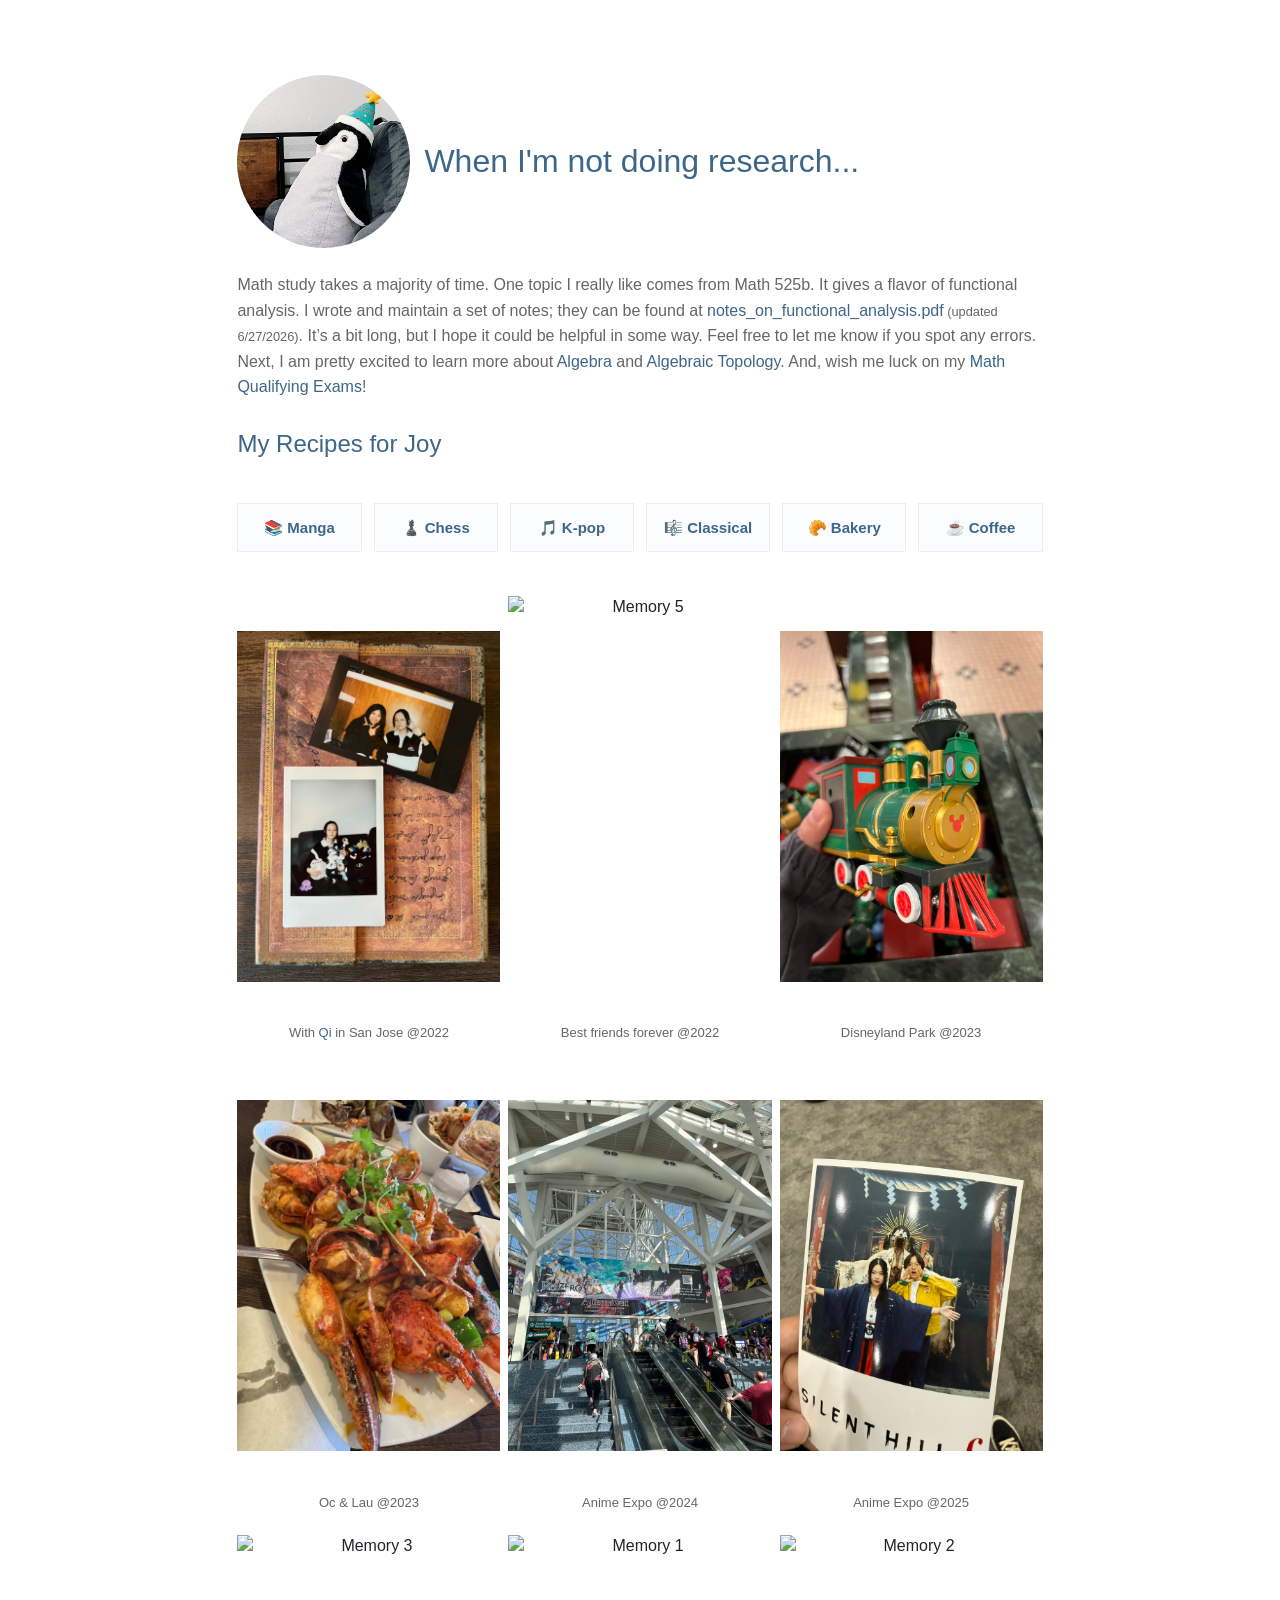
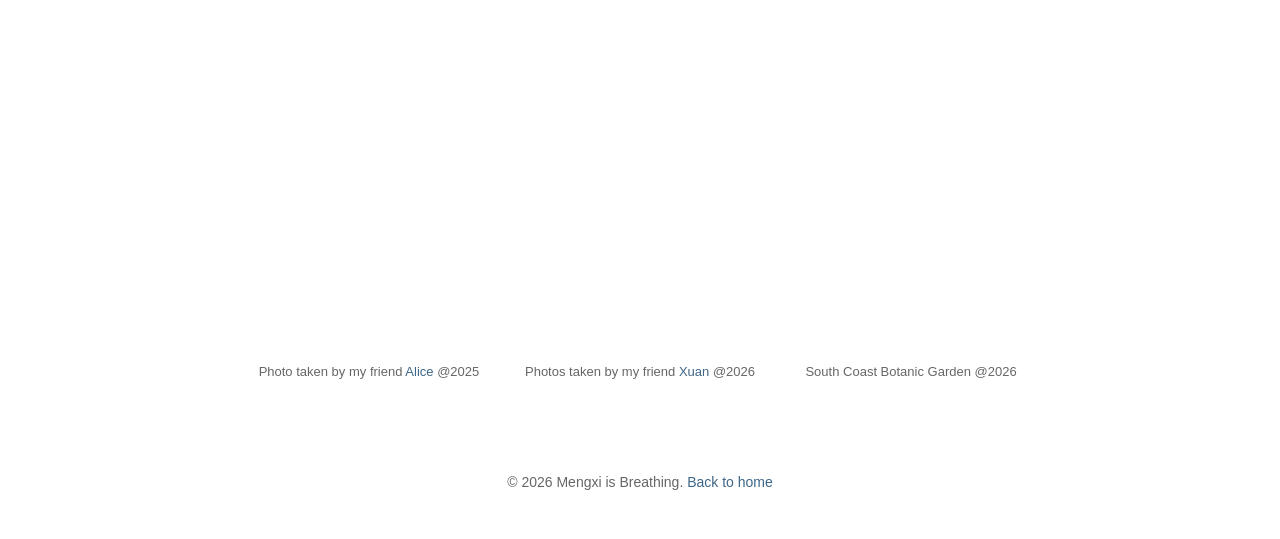
==== miscs.html @ 90ccaf8f "notes updated" ====
<!DOCTYPE html>
<html lang="en">
<head>
    <meta charset="UTF-8">
    <meta name="viewport" content="width=device-width, initial-scale=1.0">
    <title>Misc</title>
    <link rel="stylesheet" href="https://stackpath.bootstrapcdn.com/bootstrap/4.1.1/css/bootstrap.min.css" integrity="sha384-WskhaSGFgHYWDcbwN70/dfYBj47jz9qbsMId/iRN3ewGhXQFZCSftd1LZCfmhktB" crossorigin="anonymous">
    <link rel="stylesheet" href="https://maxcdn.bootstrapcdn.com/font-awesome/4.4.0/css/font-awesome.min.css">
    <style type="text/css">
        body {
            margin: 0;
            padding: 0;
            background-color: #fff;
        }

        a {
            color: #3d6688;
        }

        a:hover {
            color: #f09228;
            cursor: pointer;
        }

        #main {
            margin: 0 auto;
            padding: 45px 30px 15px;
            width: 100%;
            min-width: 240px;
            text-align: center;
            background-color: #fff;
        }

        .main-content {
            padding: 0;
            text-align: center;
            cursor: default;
        }

        @media (min-width: 768px) {
            .main-content {
                width: 66%;
                min-width: 668px;
                margin: auto;
            }
        }

        @media (min-width: 1200px) {
            .main-content {
                width: 66%;
                max-width: 1080px;
                margin: auto;
            }
        }

        .main-bio-container {
            margin: auto;
            max-width: 1080px;
            text-align: left;
            padding-top: 30px;
            font-size: 1rem;
            line-height: 1.4;
        }

        .subtitle {
            font-size: 23px;
            color: #3d6688;
            margin-top: 0px;
        }

        .section-title {
            font-size: 23px;
            color: #3d6688;
            font-weight: 400;
            margin-top: 20px;
            margin-bottom: 15px;
        }

        .photo-gallery {
            display: grid;
            grid-template-columns: repeat(3, minmax(0, 1fr));
            gap: 8px;
            margin-bottom: 30px;
        }

        .photo-item {
            text-align: center;
        }

        .photo-item img {
            width: 100%;
            height: 420px;
            object-fit: contain;
            object-position: center center;
            display: block;
            cursor: zoom-in;
        }

        .photo-item figcaption {
            color: #666;
            font-size: 13px;
            line-height: 1.35;
            margin-top: 8px;
            text-align: center;
        }

        @media (max-width: 992px) {
            .photo-gallery {
                grid-template-columns: repeat(2, minmax(0, 1fr));
            }
        }

        @media (max-width: 640px) {
            .photo-gallery {
                grid-template-columns: 1fr;
            }
        }

        .hobbies-grid {
            display: grid;
            grid-template-columns: repeat(auto-fit, minmax(180px, 1fr));
            gap: 20px;
            margin-bottom: 30px;
        }

        .hobby-item {
            padding: 15px;
            border: 1px solid #eee;
            background-color: #fafcff;
            text-align: center;
        }

        .hobby-item h4 {
            color: #3d6688;
            font-size: 16px;
            font-weight: 600;
            margin: 0 0 8px 0;
        }

        .hobby-item p {
            color: #666;
            font-size: 14px;
            margin: 0;
            line-height: 1.4;
        }

        .places-grid {
            display: grid;
            grid-template-columns: repeat(auto-fit, minmax(250px, 1fr));
            gap: 20px;
            margin-bottom: 30px;
        }

        .place-item {
            padding: 15px;
            border: 1px solid #eee;
            background-color: #fafcff;
        }

        .place-item h4 {
            color: #3d6688;
            font-size: 16px;
            font-weight: 600;
            margin: 0 0 8px 0;
        }

        .place-item p {
            color: #666;
            font-size: 14px;
            margin: 0;
            line-height: 1.4;
        }

        .vibe-line {
            display: grid;
            grid-template-columns: repeat(6, minmax(0, 1fr));
            gap: 12px;
            margin-bottom: 30px;
        }

        .main-bio-container .vibe-line,
        .main-bio-container .photo-gallery {
            margin-top: 44px;
        }

        .vibe-item {
            padding: 14px 10px;
            border: 1px solid #eee;
            background-color: #fafcff;
            text-align: center;
            color: #3d6688;
            font-size: 15px;
            font-weight: 600;
            line-height: 1.3;
        }

        @media (max-width: 992px) {
            .vibe-line {
                grid-template-columns: repeat(2, minmax(0, 1fr));
            }
        }

        @media (max-width: 640px) {
            .vibe-line {
                grid-template-columns: 1fr;
            }
        }

        .misc-section {
            background-color: #fafcff;
            padding: 20px;
            border: 1px solid #eee;
            margin-bottom: 30px;
        }

        .misc-content {
            display: grid;
            grid-template-columns: 1fr 1fr;
            gap: 30px;
        }

        @media (max-width: 768px) {
            .misc-content {
                grid-template-columns: 1fr;
            }
        }

        .misc-list {
            list-style: none;
            padding: 0;
            margin: 0;
        }

        .misc-list li {
            padding: 6px 0;
            color: #666;
            font-size: 14px;
            line-height: 1.4;
        }

        .footer-section {
            text-align: center;
            padding: 30px;
            font-size: 14px;
            color: #666;
        }

        .footer-section a {
            color: #3d6688;
            text-decoration: none;
        }

        .intro-text {
            color: #666;
            font-size: 1rem;
            margin: 10px 0 30px 0;
            line-height: 1.6;
        }

        .intro-heading-row {
            display: flex;
            align-items: center;
            gap: 14px;
            margin-bottom: 10px;
        }

        .intro-avatar-frame {
            width: 173px;
            height: 173px;
            border-radius: 50%;
            overflow: hidden;
            flex-shrink: 0;
        }

        .intro-avatar {
            width: 100%;
            height: 100%;
            object-fit: cover;
            object-position: 80% 37%;
            transform: scale(1.12);
            transform-origin: center;
            display: block;
        }

        @media (max-width: 640px) {
            .intro-avatar-frame {
                width: 134px;
                height: 134px;
            }
        }

        .lightbox {
            position: fixed;
            inset: 0;
            display: none;
            align-items: center;
            justify-content: center;
            background: rgba(0, 0, 0, 0.82);
            z-index: 2000;
            padding: 24px;
        }

        .lightbox.is-open {
            display: flex;
        }

        .lightbox img {
            max-width: min(96vw, 1200px);
            max-height: 88vh;
            width: auto;
            height: auto;
            background: #fff;
            border-radius: 6px;
            box-shadow: 0 12px 30px rgba(0, 0, 0, 0.35);
        }

        .lightbox-close {
            position: absolute;
            top: 14px;
            right: 18px;
            border: 0;
            background: transparent;
            color: #fff;
            font-size: 38px;
            line-height: 1;
            cursor: pointer;
            padding: 0;
        }
    </style>
</head>
<body>
    <div id="main">
        <div class="main-content">
            <div class="main-bio-container">
                <div class="intro-heading-row">
                    <div class="intro-avatar-frame">
                        <img class="intro-avatar" src="static/img/img7.jpeg" alt="Profile avatar">
                    </div>
                    <h1 style="color: #3d6688; font-size: 2em; margin: 0;">When I'm not doing research...</h1>
                </div>

    
                <p class="intro-text" style="margin-top: 24px;">
                    Math study takes a majority of time. One topic I really like comes from Math 525b. It gives a flavor of functional analysis. I wrote and
                    maintain a set of notes; they can be found at <a href="static/notes/notes_on_functional_analysis.pdf" target="_blank" rel="noopener noreferrer">notes_on_functional_analysis.pdf</a><small> (updated 6/27/2026)</small>. It’s a bit long, but I hope it could be helpful in some way. Feel free to let me know if you spot any errors. Next, I am pretty excited to learn more about <a href="https://catalogue.usc.edu/preview_course_nopop.php?catoid=12&coid=180267" target="_blank" rel="noopener noreferrer">Algebra</a> and <a href="https://catalogue.usc.edu/preview_course_nopop.php?catoid=20&coid=312877" target="_blank" rel="noopener noreferrer">Algebraic Topology</a>. And, wish me luck on my <a href="https://dornsife.usc.edu/mathematics/graduate-exams/" target="_blank" rel="noopener noreferrer">Math Qualifying Exams</a>!
                </p>

                <h2 style="color: #3d6688; font-size: 1.5em; margin: 0;">My Recipes for Joy </b> </h2>
 
                <div class="vibe-line">
                    <div class="vibe-item"><a href="https://en.wikipedia.org/wiki/Demon_Slayer:_Kimetsu_no_Yaiba" target="_blank" rel="noopener noreferrer">📚 Manga</a></div>
                    <div class="vibe-item"><a href="https://en.wikipedia.org/wiki/The_Queen%27s_Gambit_(miniseries)" target="_blank" rel="noopener noreferrer">♟️ Chess</a></div>
                    <div class="vibe-item"><a href="https://en.wikipedia.org/wiki/Aespa" target="_blank" rel="noopener noreferrer">🎵 K-pop</a></div>
                    <div class="vibe-item"><a href="https://en.wikipedia.org/wiki/Sergei_Rachmaninoff" target="_blank" rel="noopener noreferrer">🎼 Classical</a></div>
                    <div class="vibe-item"><a href="https://www.yelp.com/biz/coin-de-rue-bakery-and-cafe-los-angeles?dd_referrer=https%3A%2F%2Fwww.google.com%2F" target="_blank" rel="noopener noreferrer">🥐 Bakery</a></div>
                    <div class="vibe-item"><a href="https://bluebottlecoffee.com/us/eng?gclsrc=aw.ds&&utm_source=google&utm_medium=cpc&utm_campaign=23520523870&utm_content=195007819560&utm_term=blue%20bottle&gad_source=1&gad_campaignid=23520523870&gbraid=0AAAAADfbFSNTCEMf7SxTMJuvaHiyjo4Rf&gclid=EAIaIQobChMI2r681IWRlQMVUyrUAR0AnDFvEAAYASAAEgLaZ_D_BwE" target="_blank" rel="noopener noreferrer">☕ Coffee</a></div>
                </div>

                <!-- Quick Photos -->
                <div class="photo-gallery" style="margin-bottom: 30px;">
                    <figure class="photo-item p7">
                        <img src="static/img/img6.jpeg" alt="Memory 7">
                        <figcaption>With <a href="https://www.linkedin.com/in/maggieqiyin" target="_blank" rel="noopener noreferrer">Qi</a> in San Jose @2022</figcaption>
                    </figure>
                     <figure class="photo-item p5">
                        <img src="static/img/img4.jpeg" alt="Memory 5">
                        <figcaption>Best friends forever @2022</figcaption>
                    </figure>
                    <figure class="photo-item p6">
                        <img src="static/img/img9.jpeg" alt="Memory 6">
                        <figcaption>Disneyland Park @2023</figcaption>
                    </figure>
                     <figure class="photo-item p6">
                        <img src="static/img/img8.jpeg" alt="Memory 6">
                        <figcaption>Oc & Lau @2023</figcaption>
                    </figure>
                    <figure class="photo-item p6">
                        <img src="static/img/img10.jpeg" alt="Memory 6">
                        <figcaption>Anime Expo @2024</figcaption>
                    </figure>
                    <figure class="photo-item p6">
                        <img src="static/img/img5.jpeg" alt="Memory 6">
                        <figcaption>Anime Expo @2025</figcaption>
                    </figure>
                    <figure class="photo-item p3">
                        <img src="static/img/img3.jpeg" alt="Memory 3">
                        <figcaption>Photo taken by my friend <a href="https://scholar.google.com/citations?user=_sFON5MAAAAJ&hl=en">Alice</a> @2025</figcaption>
                    </figure>
                    <figure class="photo-item p1">
                        <img src="static/img/img1.jpeg" alt="Memory 1">
                        <figcaption>Photos taken by my friend <a href="https://scholar.google.com/citations?user=0tVhuU4AAAAJ&hl=zh-CN" target="_blank" rel="noopener noreferrer"> Xuan</a> @2026</figcaption>
                    </figure>
                    <figure class="photo-item p2">
                        <img src="static/img/img2.jpeg" alt="Memory 2">
                        <figcaption>South Coast Botanic Garden @2026</figcaption>
                    </figure>
                </div>

            </div>
        </div>
    </div>

    <div id="photo-lightbox" class="lightbox" aria-hidden="true">
        <button class="lightbox-close" id="lightbox-close" aria-label="Close image viewer">&times;</button>
        <img id="lightbox-image" src="" alt="Expanded photo">
    </div>

    <div class="footer-section">
        <p>&copy; 2026 Mengxi is Breathing. <a href="index.html">Back to home</a></p>
    </div>
    <script src="https://code.jquery.com/jquery-3.3.1.slim.min.js"></script>
    <script src="https://stackpath.bootstrapcdn.com/bootstrap/4.1.1/js/bootstrap.min.js"></script>
    <script>
        (function () {
            var lightbox = document.getElementById('photo-lightbox');
            var lightboxImage = document.getElementById('lightbox-image');
            var closeButton = document.getElementById('lightbox-close');
            var galleryImages = document.querySelectorAll('.photo-gallery .photo-item img');

            function openLightbox(src, alt) {
                lightboxImage.src = src;
                lightboxImage.alt = alt || 'Expanded photo';
                lightbox.classList.add('is-open');
                lightbox.setAttribute('aria-hidden', 'false');
            }

            function closeLightbox() {
                lightbox.classList.remove('is-open');
                lightbox.setAttribute('aria-hidden', 'true');
                lightboxImage.src = '';
            }

            galleryImages.forEach(function (img) {
                img.addEventListener('click', function () {
                    openLightbox(img.src, img.alt);
                });
            });

            closeButton.addEventListener('click', closeLightbox);

            lightbox.addEventListener('click', function (event) {
                if (event.target === lightbox) {
                    closeLightbox();
                }
            });

            document.addEventListener('keydown', function (event) {
                if (event.key === 'Escape' && lightbox.classList.contains('is-open')) {
                    closeLightbox();
                }
            });
        })();
    </script>
</body>
</html>
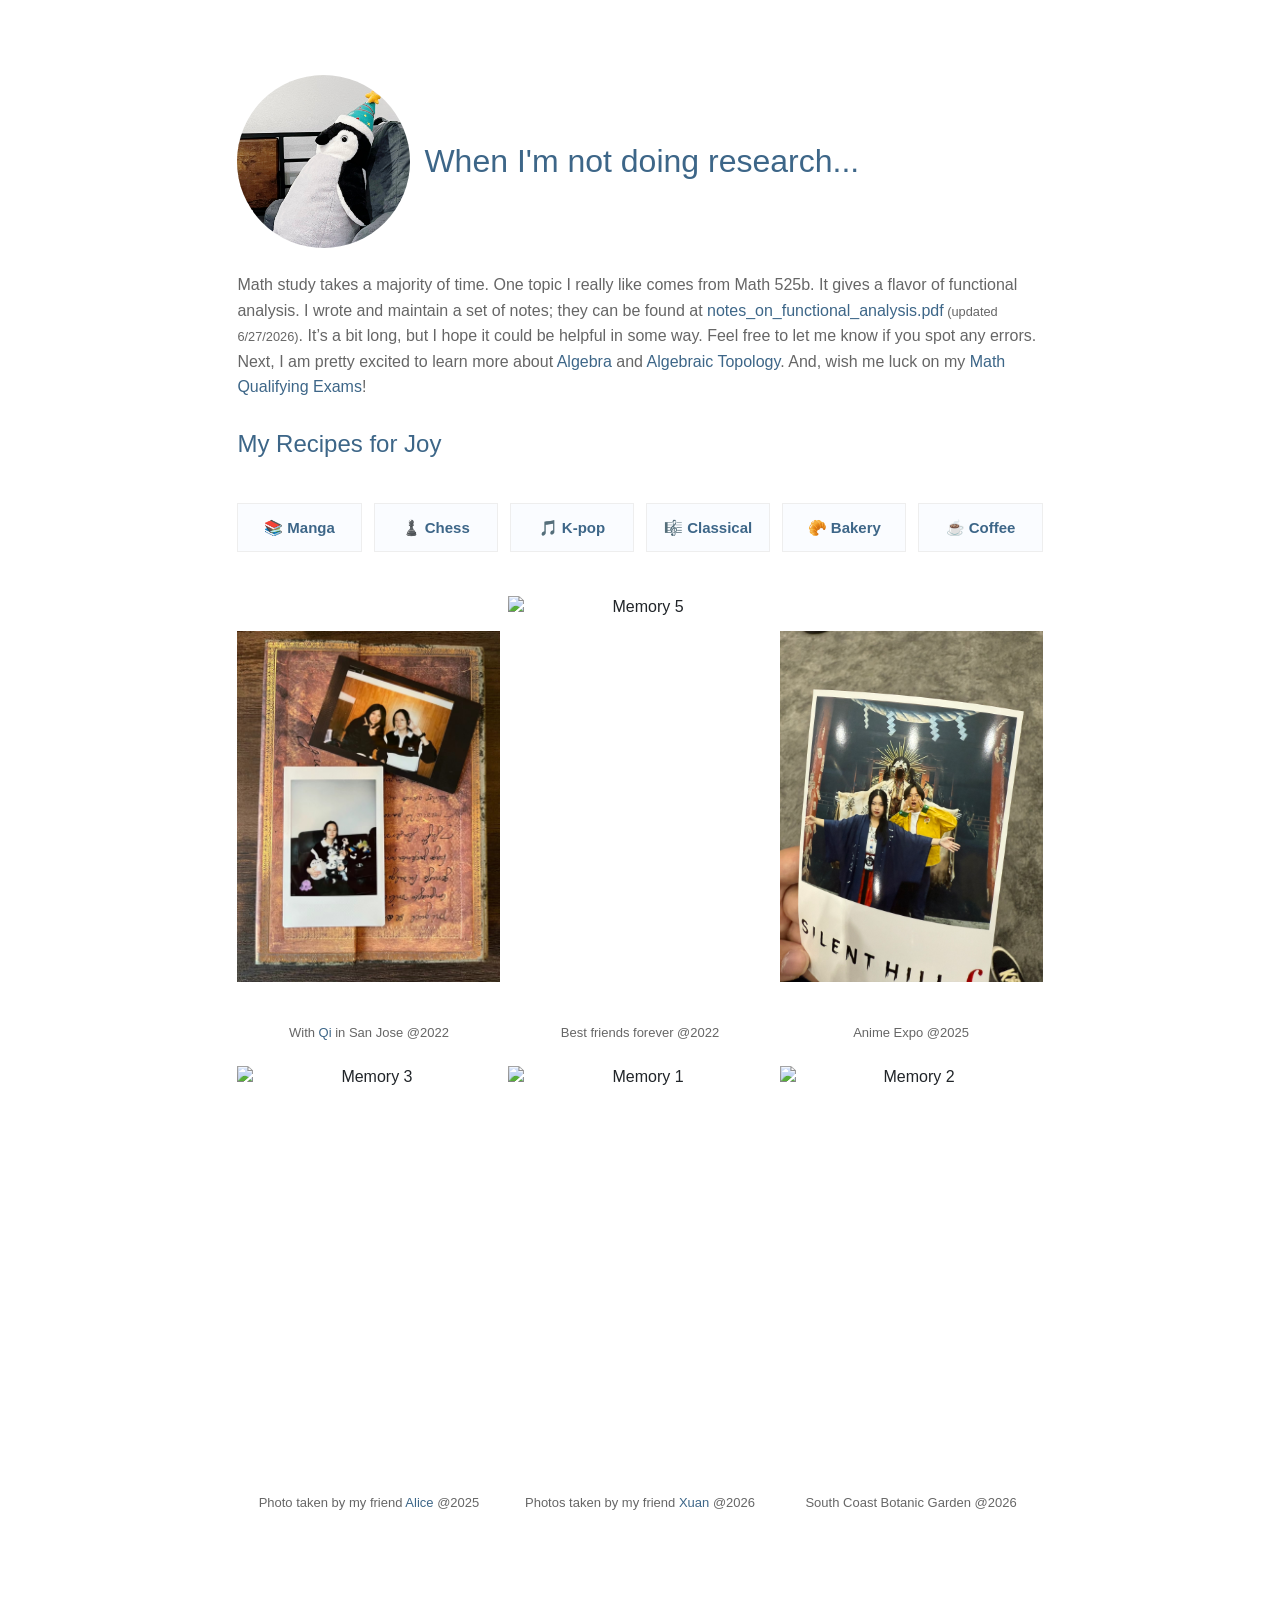
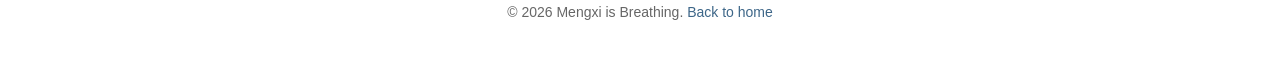
==== commit abee40ee: "comment" ====
--- a/miscs.html
+++ b/miscs.html
@@ -366,18 +366,18 @@
                         <img src="static/img/img4.jpeg" alt="Memory 5">
                         <figcaption>Best friends forever @2022</figcaption>
                     </figure>
-                    <figure class="photo-item p6">
+                  <!--   <figure class="photo-item p6">
                         <img src="static/img/img9.jpeg" alt="Memory 6">
                         <figcaption>Disneyland Park @2023</figcaption>
-                    </figure>
-                     <figure class="photo-item p6">
+                    </figure> -->
+                    <!--  <figure class="photo-item p6">
                         <img src="static/img/img8.jpeg" alt="Memory 6">
                         <figcaption>Oc & Lau @2023</figcaption>
-                    </figure>
-                    <figure class="photo-item p6">
+                    </figure> -->
+                    <!-- <figure class="photo-item p6">
                         <img src="static/img/img10.jpeg" alt="Memory 6">
                         <figcaption>Anime Expo @2024</figcaption>
-                    </figure>
+                    </figure> -->
                     <figure class="photo-item p6">
                         <img src="static/img/img5.jpeg" alt="Memory 6">
                         <figcaption>Anime Expo @2025</figcaption>
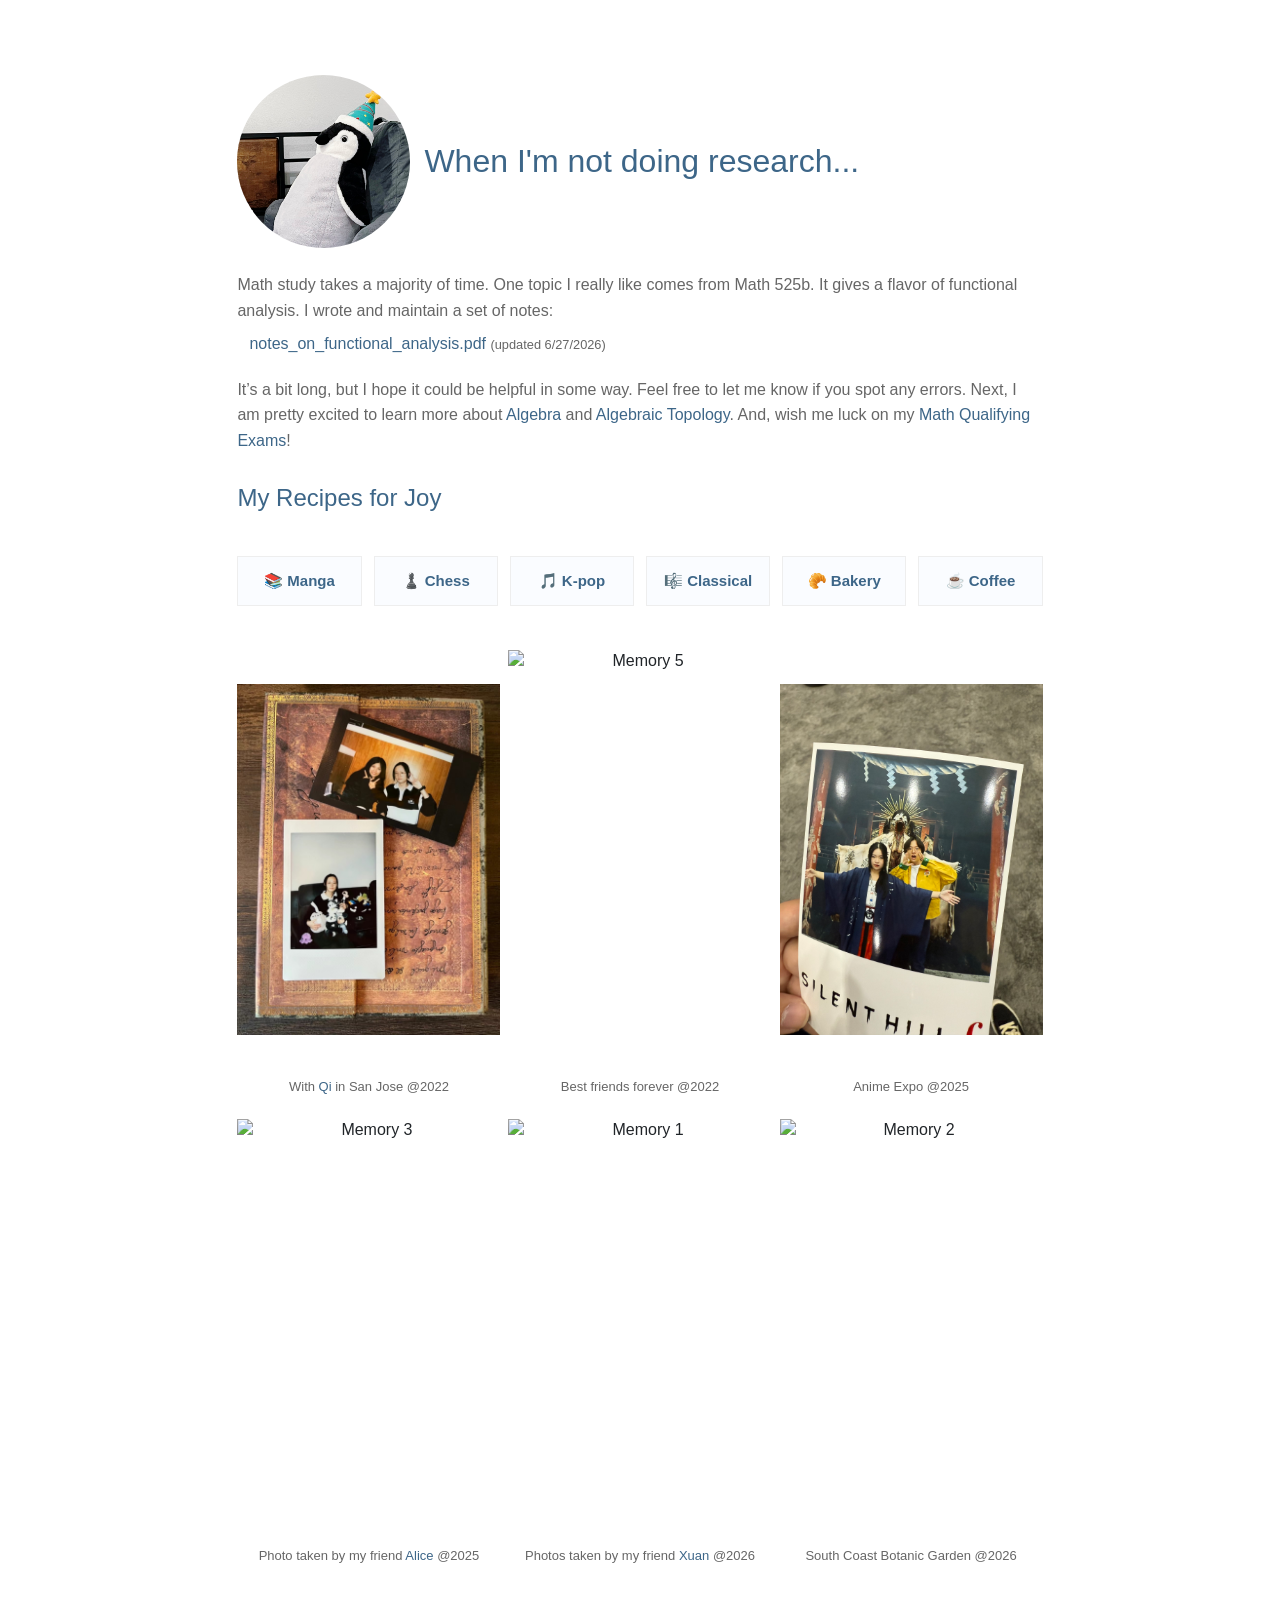
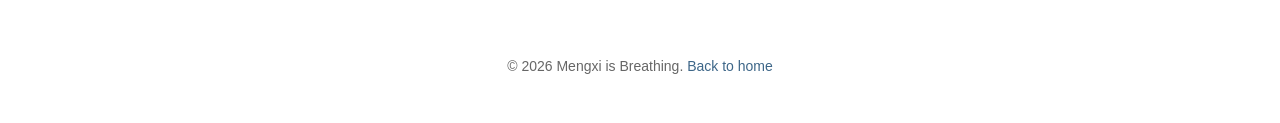
==== commit ced0c8dc: "make a list" ====
--- a/miscs.html
+++ b/miscs.html
@@ -257,6 +257,19 @@
             line-height: 1.6;
         }
 
+        .notes-list {
+            list-style: none;
+            padding: 0 0 0 12px;
+            margin: 8px 0 20px 0;
+        }
+
+        .notes-list li {
+            color: #666;
+            font-size: 1rem;
+            line-height: 1.6;
+            margin: 4px 0;
+        }
+
         .intro-heading-row {
             display: flex;
             align-items: center;
@@ -340,9 +353,19 @@
                 </div>
 
     
-                <p class="intro-text" style="margin-top: 24px;">
-                    Math study takes a majority of time. One topic I really like comes from Math 525b. It gives a flavor of functional analysis. I wrote and
-                    maintain a set of notes; they can be found at <a href="static/notes/notes_on_functional_analysis.pdf" target="_blank" rel="noopener noreferrer">notes_on_functional_analysis.pdf</a><small> (updated 6/27/2026)</small>. It’s a bit long, but I hope it could be helpful in some way. Feel free to let me know if you spot any errors. Next, I am pretty excited to learn more about <a href="https://catalogue.usc.edu/preview_course_nopop.php?catoid=12&coid=180267" target="_blank" rel="noopener noreferrer">Algebra</a> and <a href="https://catalogue.usc.edu/preview_course_nopop.php?catoid=20&coid=312877" target="_blank" rel="noopener noreferrer">Algebraic Topology</a>. And, wish me luck on my <a href="https://dornsife.usc.edu/mathematics/graduate-exams/" target="_blank" rel="noopener noreferrer">Math Qualifying Exams</a>!
+                <p class="intro-text" style="margin-top: 24px; margin-bottom: 0;">
+                    Math study takes a majority of time. One topic I really like comes from Math 525b. It gives a flavor of functional analysis. I wrote and maintain a set of notes:
+                </p>
+
+                <ul class="notes-list">
+                    <li>
+                        <a href="static/notes/notes_on_functional_analysis.pdf" target="_blank" rel="noopener noreferrer">notes_on_functional_analysis.pdf</a>
+                        <small> (updated 6/27/2026)</small>
+                    </li>
+                </ul>
+
+                <p class="intro-text">
+                    It’s a bit long, but I hope it could be helpful in some way. Feel free to let me know if you spot any errors. Next, I am pretty excited to learn more about <a href="https://catalogue.usc.edu/preview_course_nopop.php?catoid=12&coid=180267" target="_blank" rel="noopener noreferrer">Algebra</a> and <a href="https://catalogue.usc.edu/preview_course_nopop.php?catoid=20&coid=312877" target="_blank" rel="noopener noreferrer">Algebraic Topology</a>. And, wish me luck on my <a href="https://dornsife.usc.edu/mathematics/graduate-exams/" target="_blank" rel="noopener noreferrer">Math Qualifying Exams</a>!
                 </p>
 
                 <h2 style="color: #3d6688; font-size: 1.5em; margin: 0;">My Recipes for Joy </b> </h2>
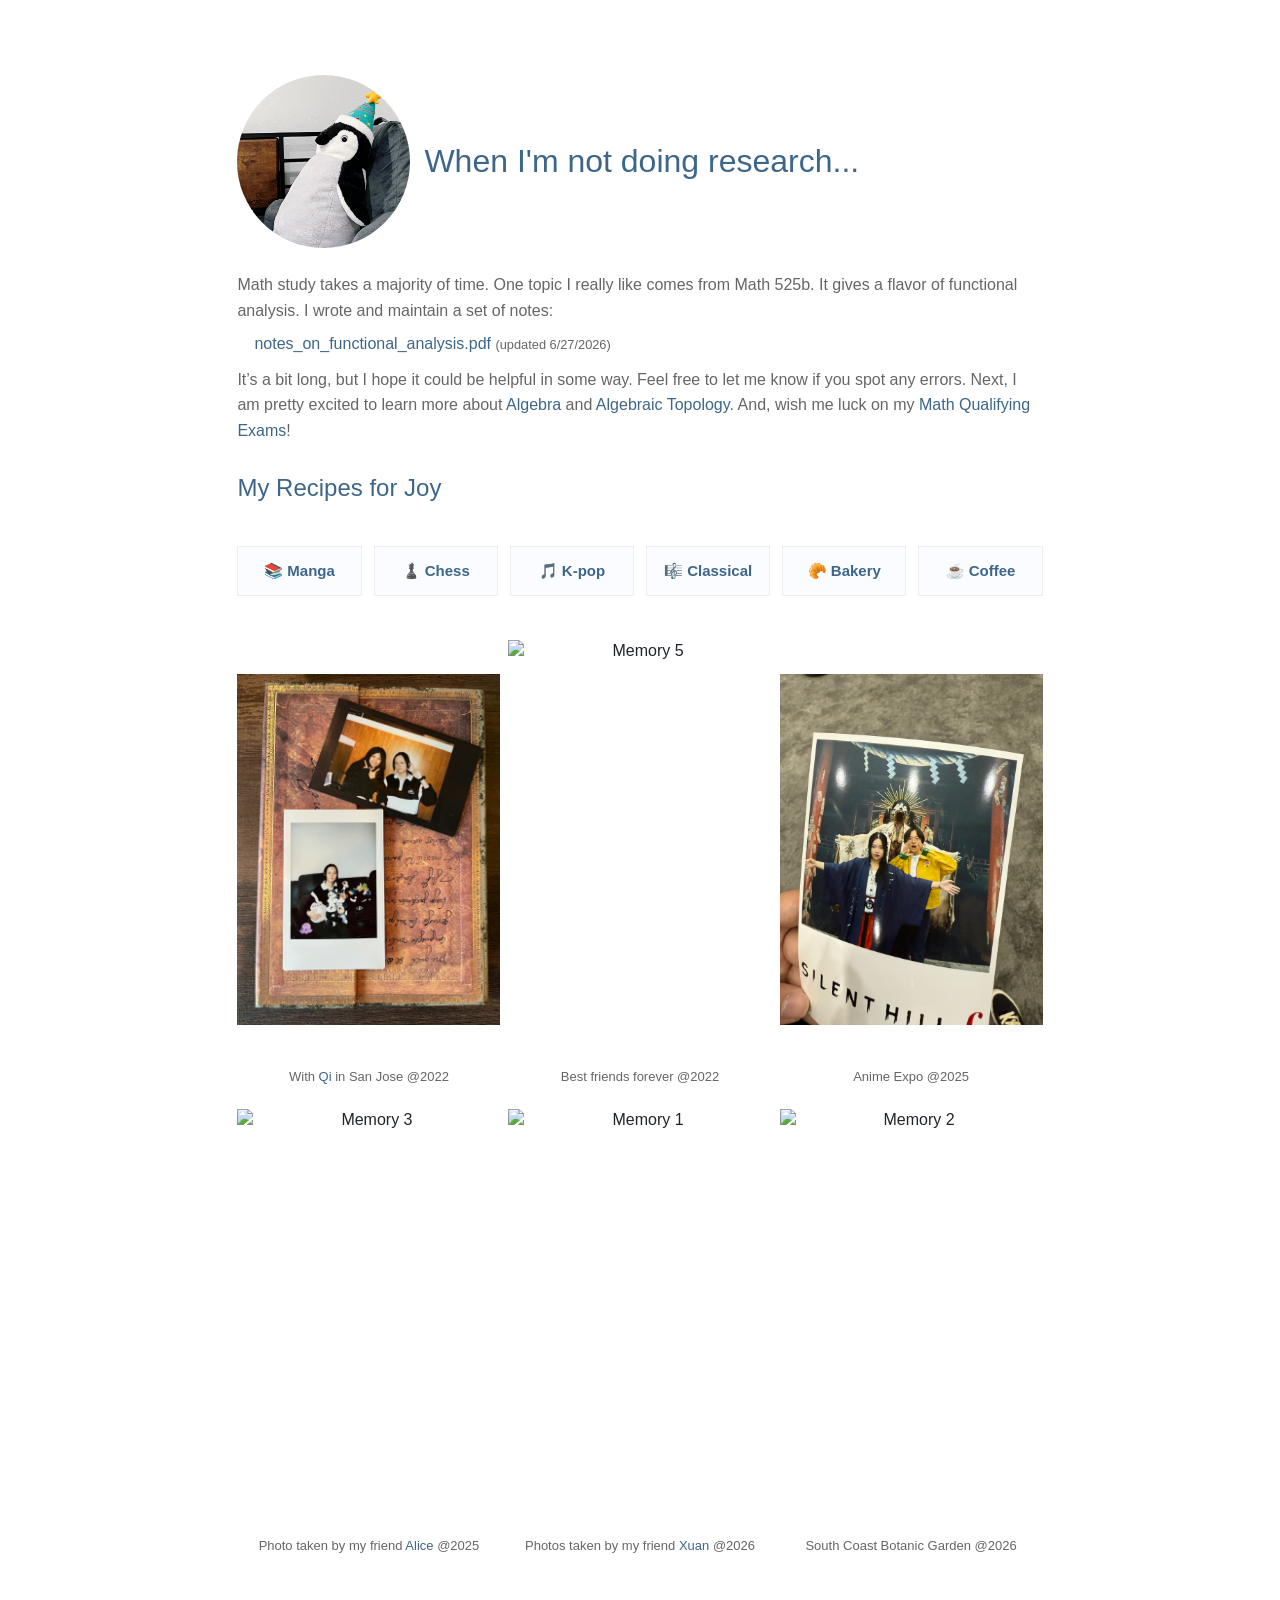
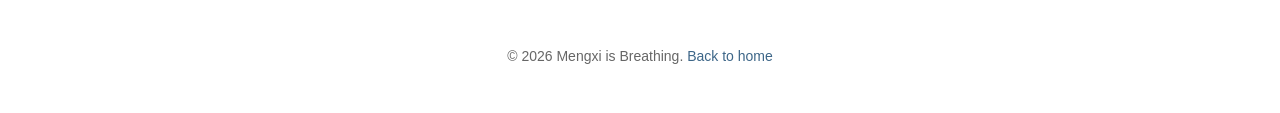
==== commit ba2601ae: "layout" ====
--- a/miscs.html
+++ b/miscs.html
@@ -259,8 +259,8 @@
 
         .notes-list {
             list-style: none;
-            padding: 0 0 0 12px;
-            margin: 8px 0 20px 0;
+            padding: 0 0 0 17px;
+            margin: 8px 0 8px 0;
         }
 
         .notes-list li {
@@ -351,19 +351,15 @@
                     </div>
                     <h1 style="color: #3d6688; font-size: 2em; margin: 0;">When I'm not doing research...</h1>
                 </div>
-
-    
                 <p class="intro-text" style="margin-top: 24px; margin-bottom: 0;">
                     Math study takes a majority of time. One topic I really like comes from Math 525b. It gives a flavor of functional analysis. I wrote and maintain a set of notes:
                 </p>
-
                 <ul class="notes-list">
                     <li>
                         <a href="static/notes/notes_on_functional_analysis.pdf" target="_blank" rel="noopener noreferrer">notes_on_functional_analysis.pdf</a>
                         <small> (updated 6/27/2026)</small>
                     </li>
                 </ul>
-
                 <p class="intro-text">
                     It’s a bit long, but I hope it could be helpful in some way. Feel free to let me know if you spot any errors. Next, I am pretty excited to learn more about <a href="https://catalogue.usc.edu/preview_course_nopop.php?catoid=12&coid=180267" target="_blank" rel="noopener noreferrer">Algebra</a> and <a href="https://catalogue.usc.edu/preview_course_nopop.php?catoid=20&coid=312877" target="_blank" rel="noopener noreferrer">Algebraic Topology</a>. And, wish me luck on my <a href="https://dornsife.usc.edu/mathematics/graduate-exams/" target="_blank" rel="noopener noreferrer">Math Qualifying Exams</a>!
                 </p>
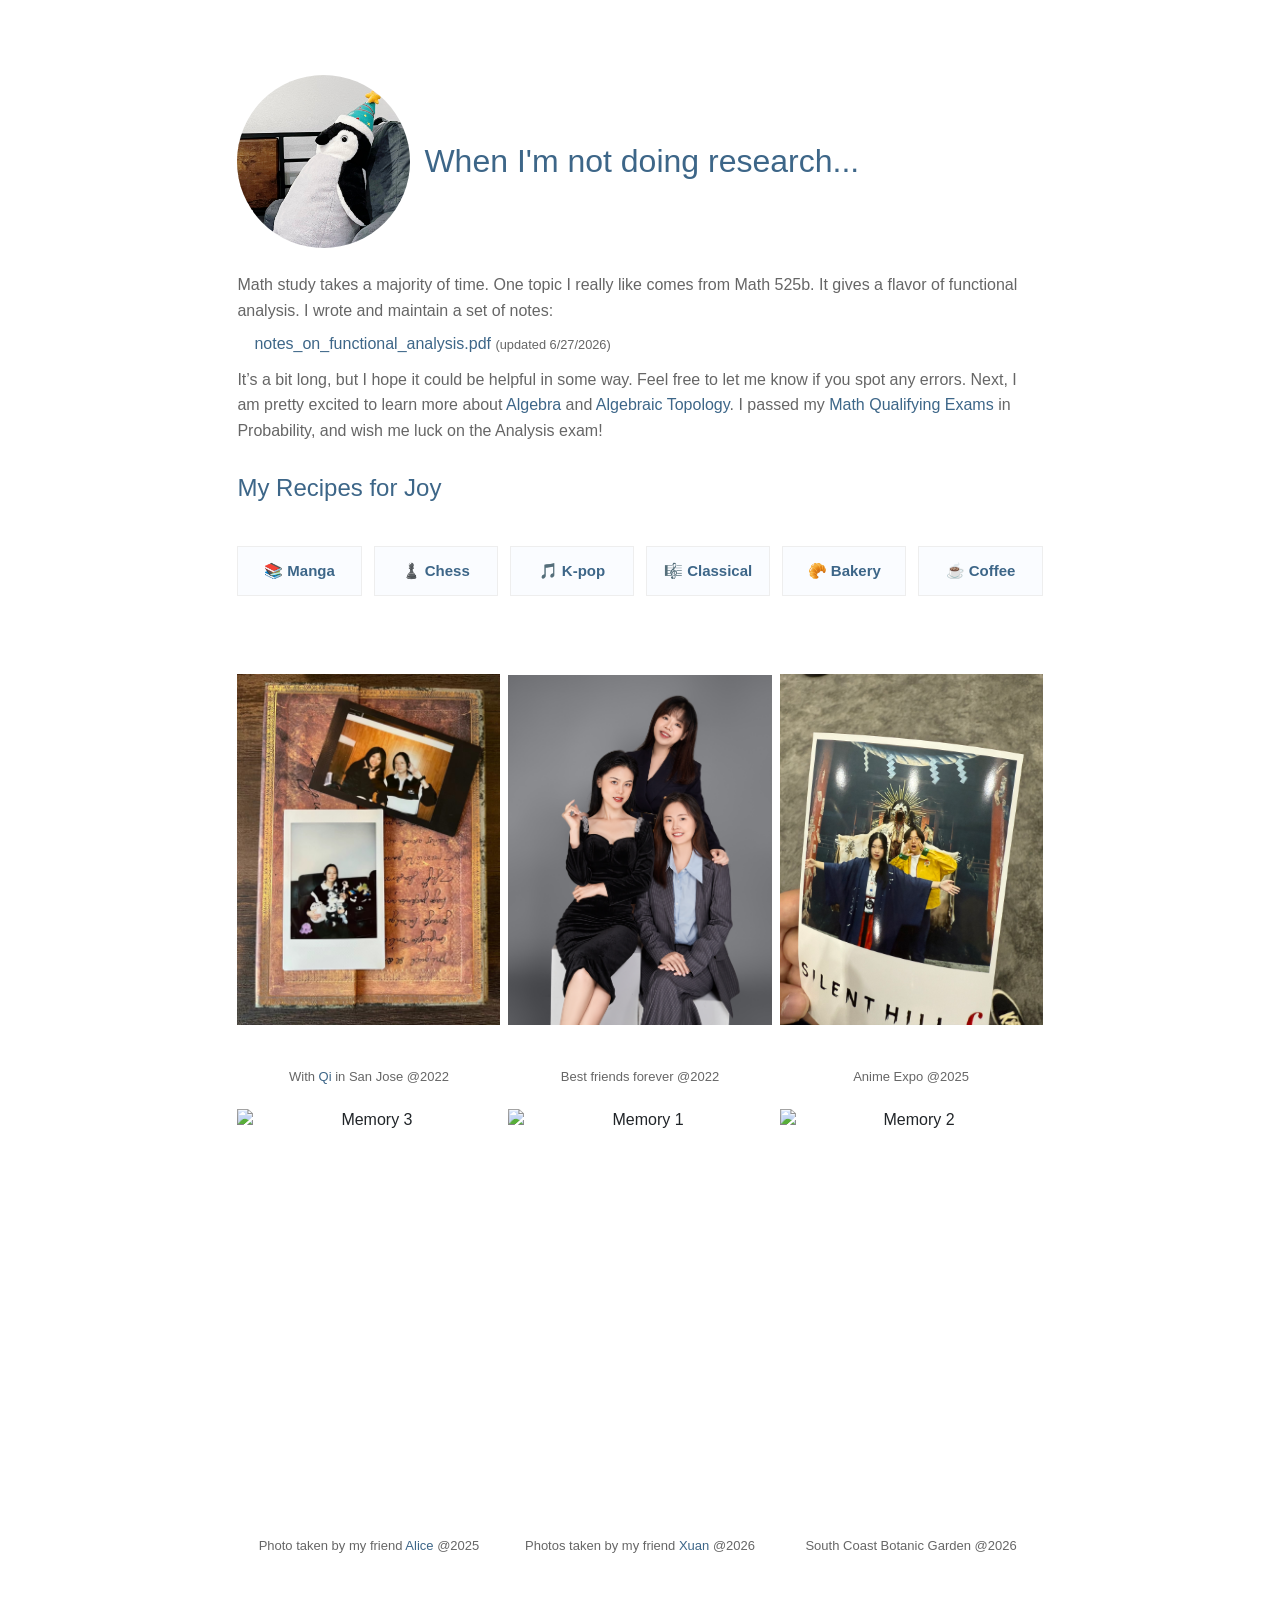
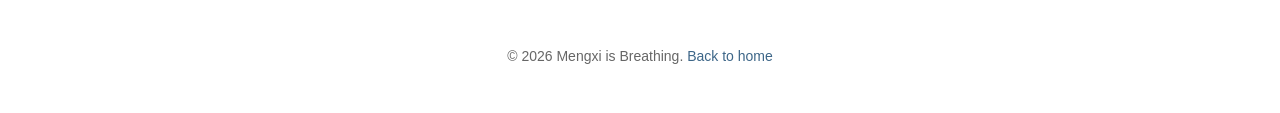
==== commit e1fe7abb: "Pass Exam!" ====
--- a/miscs.html
+++ b/miscs.html
@@ -361,7 +361,7 @@
                     </li>
                 </ul>
                 <p class="intro-text">
-                    It’s a bit long, but I hope it could be helpful in some way. Feel free to let me know if you spot any errors. Next, I am pretty excited to learn more about <a href="https://catalogue.usc.edu/preview_course_nopop.php?catoid=12&coid=180267" target="_blank" rel="noopener noreferrer">Algebra</a> and <a href="https://catalogue.usc.edu/preview_course_nopop.php?catoid=20&coid=312877" target="_blank" rel="noopener noreferrer">Algebraic Topology</a>. And, wish me luck on my <a href="https://dornsife.usc.edu/mathematics/graduate-exams/" target="_blank" rel="noopener noreferrer">Math Qualifying Exams</a>!
+                    It’s a bit long, but I hope it could be helpful in some way. Feel free to let me know if you spot any errors. Next, I am pretty excited to learn more about <a href="https://catalogue.usc.edu/preview_course_nopop.php?catoid=12&coid=180267" target="_blank" rel="noopener noreferrer">Algebra</a> and <a href="https://catalogue.usc.edu/preview_course_nopop.php?catoid=20&coid=312877" target="_blank" rel="noopener noreferrer">Algebraic Topology</a>. I passed my <a href="https://dornsife.usc.edu/mathematics/graduate-exams/" target="_blank" rel="noopener noreferrer">Math Qualifying Exams</a> in Probability, and wish me luck on the Analysis exam!
                 </p>
 
                 <h2 style="color: #3d6688; font-size: 1.5em; margin: 0;">My Recipes for Joy </b> </h2>
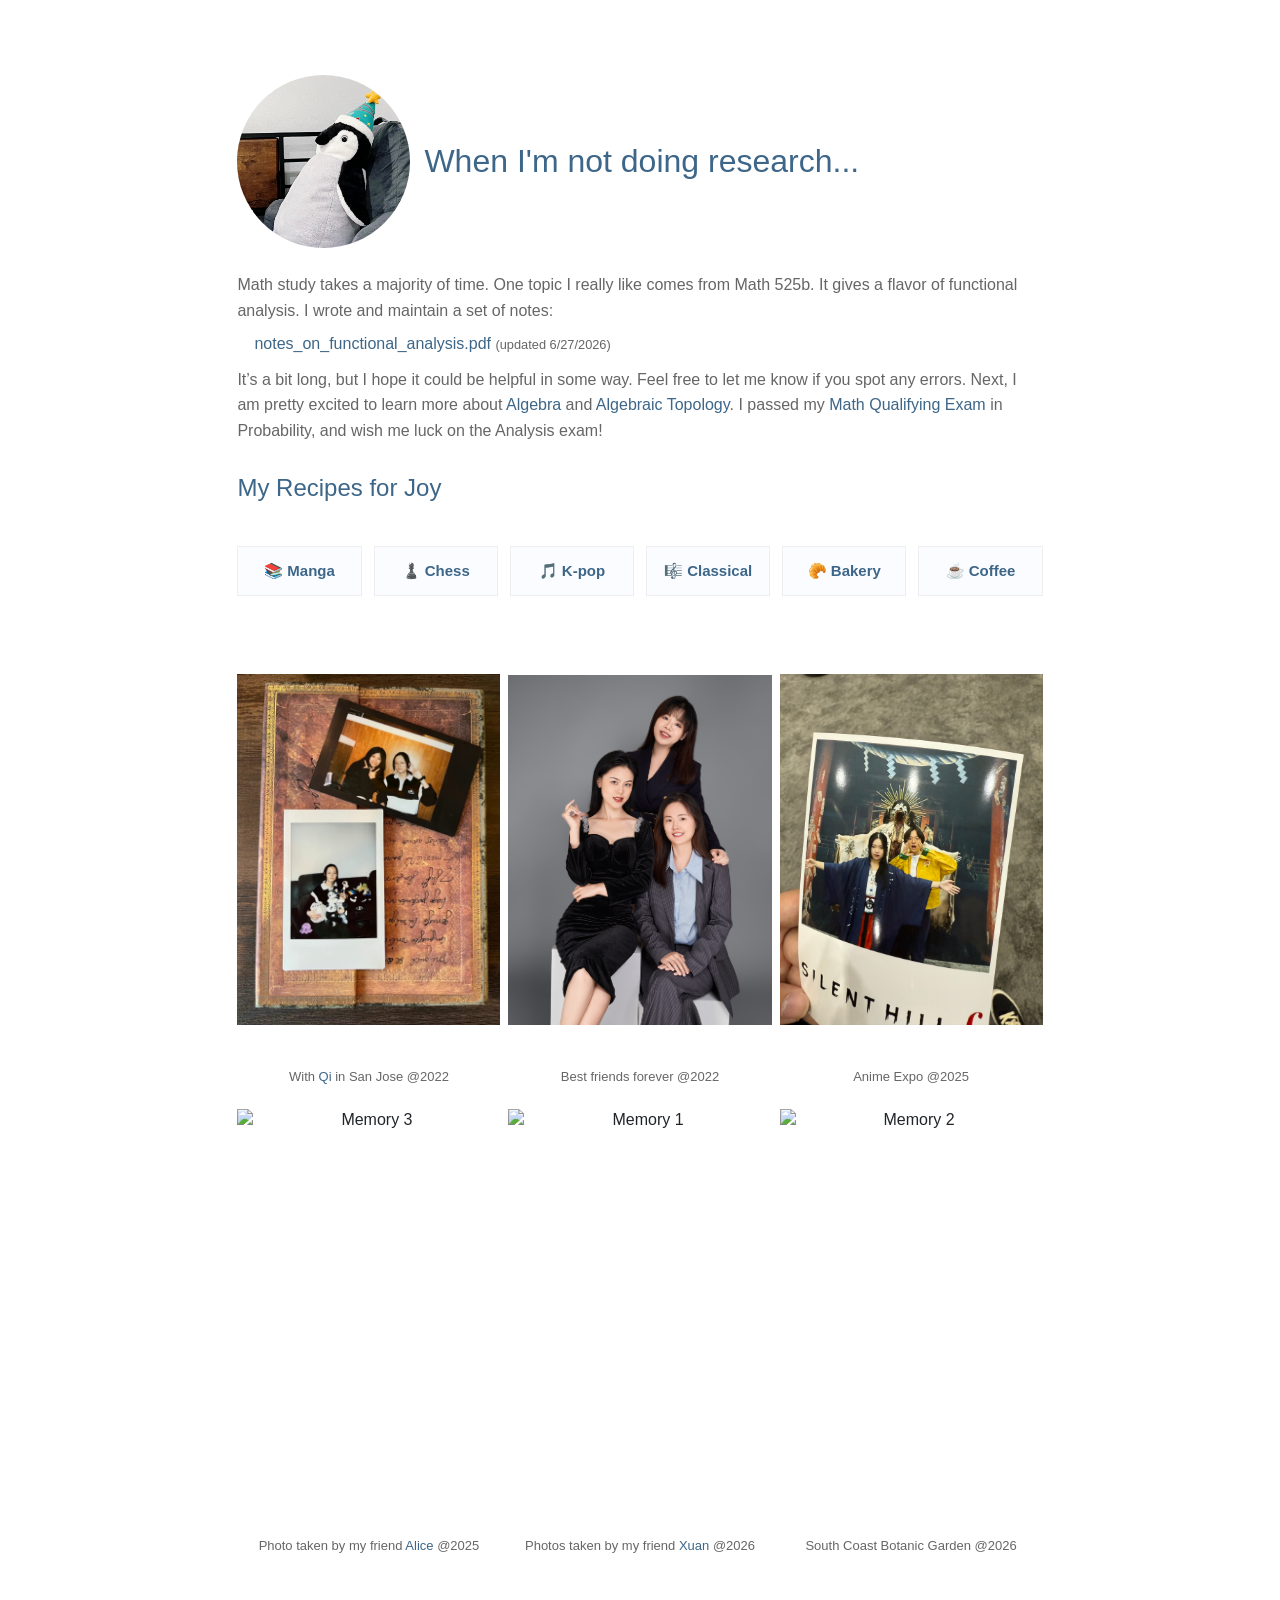
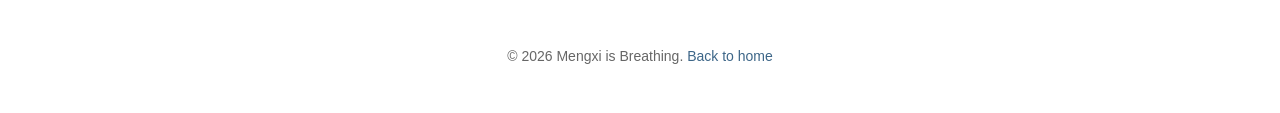
==== commit a1b9f5d5: "test" ====
--- a/miscs.html
+++ b/miscs.html
@@ -361,7 +361,7 @@
                     </li>
                 </ul>
                 <p class="intro-text">
-                    It’s a bit long, but I hope it could be helpful in some way. Feel free to let me know if you spot any errors. Next, I am pretty excited to learn more about <a href="https://catalogue.usc.edu/preview_course_nopop.php?catoid=12&coid=180267" target="_blank" rel="noopener noreferrer">Algebra</a> and <a href="https://catalogue.usc.edu/preview_course_nopop.php?catoid=20&coid=312877" target="_blank" rel="noopener noreferrer">Algebraic Topology</a>. I passed my <a href="https://dornsife.usc.edu/mathematics/graduate-exams/" target="_blank" rel="noopener noreferrer">Math Qualifying Exams</a> in Probability, and wish me luck on the Analysis exam!
+                    It’s a bit long, but I hope it could be helpful in some way. Feel free to let me know if you spot any errors. Next, I am pretty excited to learn more about <a href="https://catalogue.usc.edu/preview_course_nopop.php?catoid=12&coid=180267" target="_blank" rel="noopener noreferrer">Algebra</a> and <a href="https://catalogue.usc.edu/preview_course_nopop.php?catoid=20&coid=312877" target="_blank" rel="noopener noreferrer">Algebraic Topology</a>. I passed my <a href="https://dornsife.usc.edu/mathematics/graduate-exams/" target="_blank" rel="noopener noreferrer">Math Qualifying Exam</a> in Probability, and wish me luck on the Analysis exam!
                 </p>
 
                 <h2 style="color: #3d6688; font-size: 1.5em; margin: 0;">My Recipes for Joy </b> </h2>
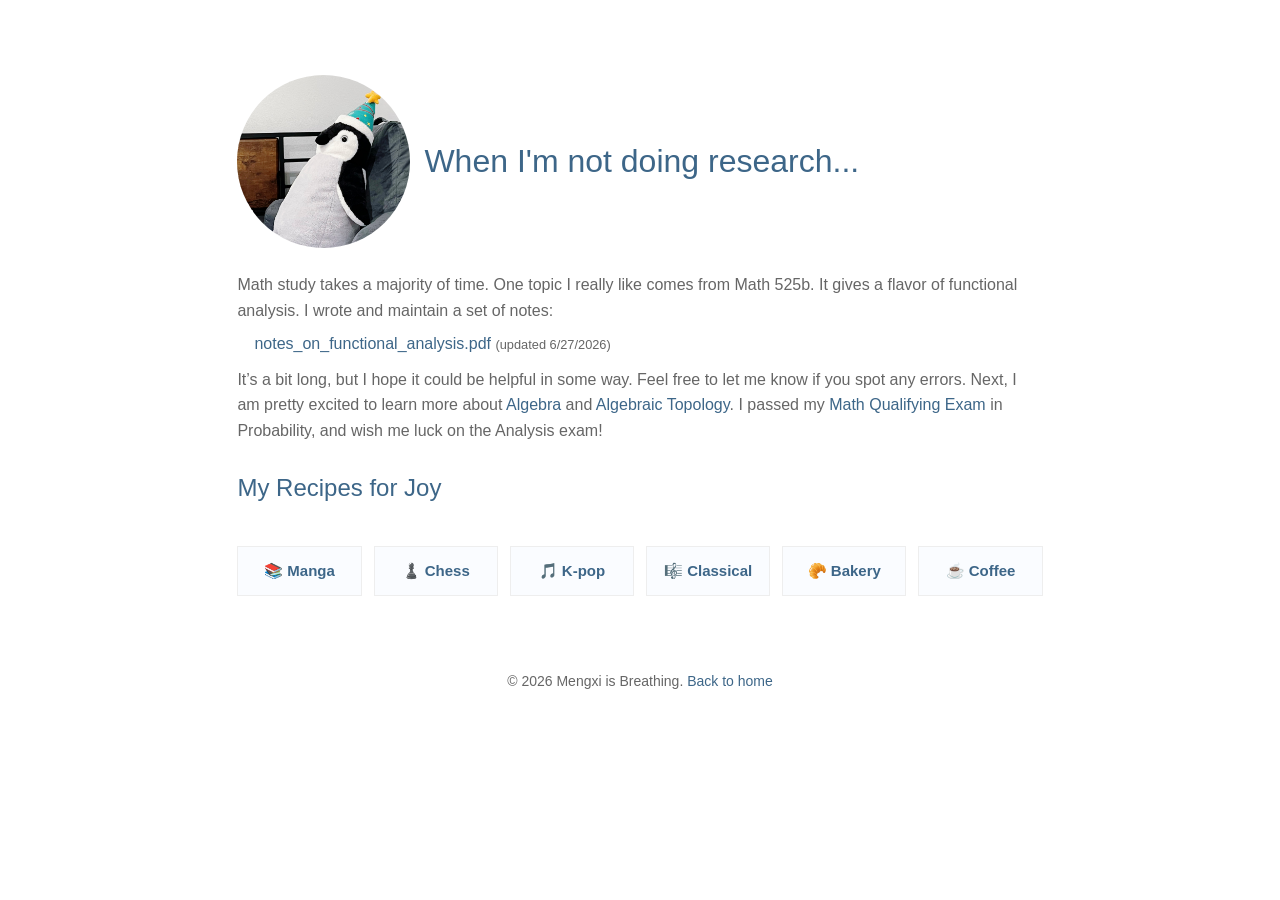
==== commit a9ec1e73: "update miscs" ====
--- a/miscs.html
+++ b/miscs.html
@@ -76,46 +76,6 @@
             margin-bottom: 15px;
         }
 
-        .photo-gallery {
-            display: grid;
-            grid-template-columns: repeat(3, minmax(0, 1fr));
-            gap: 8px;
-            margin-bottom: 30px;
-        }
-
-        .photo-item {
-            text-align: center;
-        }
-
-        .photo-item img {
-            width: 100%;
-            height: 420px;
-            object-fit: contain;
-            object-position: center center;
-            display: block;
-            cursor: zoom-in;
-        }
-
-        .photo-item figcaption {
-            color: #666;
-            font-size: 13px;
-            line-height: 1.35;
-            margin-top: 8px;
-            text-align: center;
-        }
-
-        @media (max-width: 992px) {
-            .photo-gallery {
-                grid-template-columns: repeat(2, minmax(0, 1fr));
-            }
-        }
-
-        @media (max-width: 640px) {
-            .photo-gallery {
-                grid-template-columns: 1fr;
-            }
-        }
-
         .hobbies-grid {
             display: grid;
             grid-template-columns: repeat(auto-fit, minmax(180px, 1fr));
@@ -178,8 +138,7 @@
             margin-bottom: 30px;
         }
 
-        .main-bio-container .vibe-line,
-        .main-bio-container .photo-gallery {
+        .main-bio-container .vibe-line {
             margin-top: 44px;
         }
 
@@ -302,43 +261,6 @@
             }
         }
 
-        .lightbox {
-            position: fixed;
-            inset: 0;
-            display: none;
-            align-items: center;
-            justify-content: center;
-            background: rgba(0, 0, 0, 0.82);
-            z-index: 2000;
-            padding: 24px;
-        }
-
-        .lightbox.is-open {
-            display: flex;
-        }
-
-        .lightbox img {
-            max-width: min(96vw, 1200px);
-            max-height: 88vh;
-            width: auto;
-            height: auto;
-            background: #fff;
-            border-radius: 6px;
-            box-shadow: 0 12px 30px rgba(0, 0, 0, 0.35);
-        }
-
-        .lightbox-close {
-            position: absolute;
-            top: 14px;
-            right: 18px;
-            border: 0;
-            background: transparent;
-            color: #fff;
-            font-size: 38px;
-            line-height: 1;
-            cursor: pointer;
-            padding: 0;
-        }
     </style>
 </head>
 <body>
@@ -364,8 +286,8 @@
                     It’s a bit long, but I hope it could be helpful in some way. Feel free to let me know if you spot any errors. Next, I am pretty excited to learn more about <a href="https://catalogue.usc.edu/preview_course_nopop.php?catoid=12&coid=180267" target="_blank" rel="noopener noreferrer">Algebra</a> and <a href="https://catalogue.usc.edu/preview_course_nopop.php?catoid=20&coid=312877" target="_blank" rel="noopener noreferrer">Algebraic Topology</a>. I passed my <a href="https://dornsife.usc.edu/mathematics/graduate-exams/" target="_blank" rel="noopener noreferrer">Math Qualifying Exam</a> in Probability, and wish me luck on the Analysis exam!
                 </p>
 
-                <h2 style="color: #3d6688; font-size: 1.5em; margin: 0;">My Recipes for Joy </b> </h2>
- 
+                <h2 style="color: #3d6688; font-size: 1.5em; margin: 0;">My Recipes for Joy</h2>
+
                 <div class="vibe-line">
                     <div class="vibe-item"><a href="https://en.wikipedia.org/wiki/Demon_Slayer:_Kimetsu_no_Yaiba" target="_blank" rel="noopener noreferrer">📚 Manga</a></div>
                     <div class="vibe-item"><a href="https://en.wikipedia.org/wiki/The_Queen%27s_Gambit_(miniseries)" target="_blank" rel="noopener noreferrer">♟️ Chess</a></div>
@@ -375,53 +297,8 @@
                     <div class="vibe-item"><a href="https://bluebottlecoffee.com/us/eng?gclsrc=aw.ds&&utm_source=google&utm_medium=cpc&utm_campaign=23520523870&utm_content=195007819560&utm_term=blue%20bottle&gad_source=1&gad_campaignid=23520523870&gbraid=0AAAAADfbFSNTCEMf7SxTMJuvaHiyjo4Rf&gclid=EAIaIQobChMI2r681IWRlQMVUyrUAR0AnDFvEAAYASAAEgLaZ_D_BwE" target="_blank" rel="noopener noreferrer">☕ Coffee</a></div>
                 </div>
 
-                <!-- Quick Photos -->
-                <div class="photo-gallery" style="margin-bottom: 30px;">
-                    <figure class="photo-item p7">
-                        <img src="static/img/img6.jpeg" alt="Memory 7">
-                        <figcaption>With <a href="https://www.linkedin.com/in/maggieqiyin" target="_blank" rel="noopener noreferrer">Qi</a> in San Jose @2022</figcaption>
-                    </figure>
-                     <figure class="photo-item p5">
-                        <img src="static/img/img4.jpeg" alt="Memory 5">
-                        <figcaption>Best friends forever @2022</figcaption>
-                    </figure>
-                  <!--   <figure class="photo-item p6">
-                        <img src="static/img/img9.jpeg" alt="Memory 6">
-                        <figcaption>Disneyland Park @2023</figcaption>
-                    </figure> -->
-                    <!--  <figure class="photo-item p6">
-                        <img src="static/img/img8.jpeg" alt="Memory 6">
-                        <figcaption>Oc & Lau @2023</figcaption>
-                    </figure> -->
-                    <!-- <figure class="photo-item p6">
-                        <img src="static/img/img10.jpeg" alt="Memory 6">
-                        <figcaption>Anime Expo @2024</figcaption>
-                    </figure> -->
-                    <figure class="photo-item p6">
-                        <img src="static/img/img5.jpeg" alt="Memory 6">
-                        <figcaption>Anime Expo @2025</figcaption>
-                    </figure>
-                    <figure class="photo-item p3">
-                        <img src="static/img/img3.jpeg" alt="Memory 3">
-                        <figcaption>Photo taken by my friend <a href="https://scholar.google.com/citations?user=_sFON5MAAAAJ&hl=en">Alice</a> @2025</figcaption>
-                    </figure>
-                    <figure class="photo-item p1">
-                        <img src="static/img/img1.jpeg" alt="Memory 1">
-                        <figcaption>Photos taken by my friend <a href="https://scholar.google.com/citations?user=0tVhuU4AAAAJ&hl=zh-CN" target="_blank" rel="noopener noreferrer"> Xuan</a> @2026</figcaption>
-                    </figure>
-                    <figure class="photo-item p2">
-                        <img src="static/img/img2.jpeg" alt="Memory 2">
-                        <figcaption>South Coast Botanic Garden @2026</figcaption>
-                    </figure>
-                </div>
-
             </div>
         </div>
-    </div>
-
-    <div id="photo-lightbox" class="lightbox" aria-hidden="true">
-        <button class="lightbox-close" id="lightbox-close" aria-label="Close image viewer">&times;</button>
-        <img id="lightbox-image" src="" alt="Expanded photo">
     </div>
 
     <div class="footer-section">
@@ -429,46 +306,5 @@
     </div>
     <script src="https://code.jquery.com/jquery-3.3.1.slim.min.js"></script>
     <script src="https://stackpath.bootstrapcdn.com/bootstrap/4.1.1/js/bootstrap.min.js"></script>
-    <script>
-        (function () {
-            var lightbox = document.getElementById('photo-lightbox');
-            var lightboxImage = document.getElementById('lightbox-image');
-            var closeButton = document.getElementById('lightbox-close');
-            var galleryImages = document.querySelectorAll('.photo-gallery .photo-item img');
-
-            function openLightbox(src, alt) {
-                lightboxImage.src = src;
-                lightboxImage.alt = alt || 'Expanded photo';
-                lightbox.classList.add('is-open');
-                lightbox.setAttribute('aria-hidden', 'false');
-            }
-
-            function closeLightbox() {
-                lightbox.classList.remove('is-open');
-                lightbox.setAttribute('aria-hidden', 'true');
-                lightboxImage.src = '';
-            }
-
-            galleryImages.forEach(function (img) {
-                img.addEventListener('click', function () {
-                    openLightbox(img.src, img.alt);
-                });
-            });
-
-            closeButton.addEventListener('click', closeLightbox);
-
-            lightbox.addEventListener('click', function (event) {
-                if (event.target === lightbox) {
-                    closeLightbox();
-                }
-            });
-
-            document.addEventListener('keydown', function (event) {
-                if (event.key === 'Escape' && lightbox.classList.contains('is-open')) {
-                    closeLightbox();
-                }
-            });
-        })();
-    </script>
 </body>
 </html>
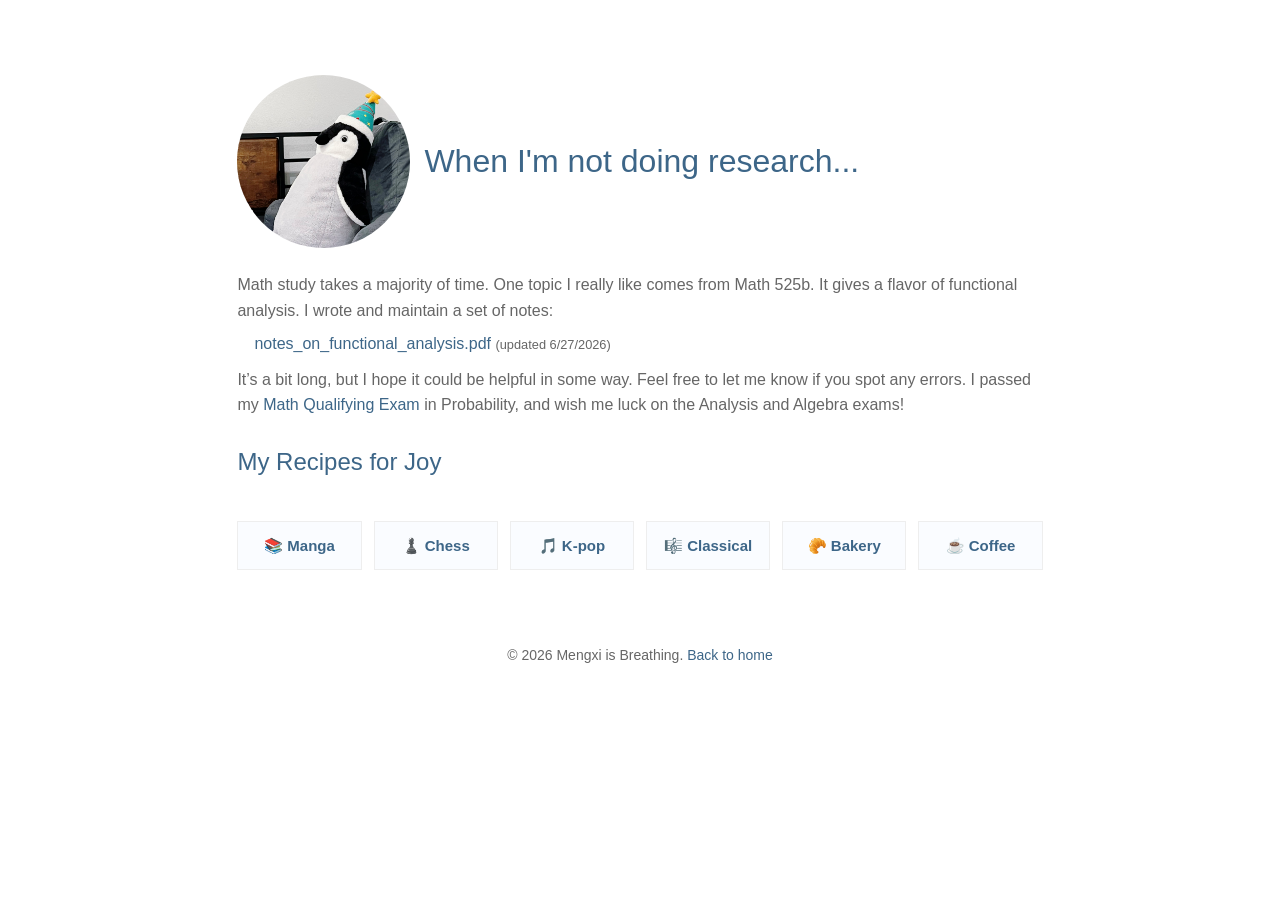
==== commit 51430259: "Google Offer" ====
--- a/miscs.html
+++ b/miscs.html
@@ -269,7 +269,7 @@
             <div class="main-bio-container">
                 <div class="intro-heading-row">
                     <div class="intro-avatar-frame">
-                        <img class="intro-avatar" src="static/img/img7.jpeg" alt="Profile avatar">
+                        <img class="intro-avatar" src="static/img/img7.jpeg" alt="Penguin plush toy">
                     </div>
                     <h1 style="color: #3d6688; font-size: 2em; margin: 0;">When I'm not doing research...</h1>
                 </div>
@@ -283,11 +283,11 @@
                     </li>
                 </ul>
                 <p class="intro-text">
-                    It’s a bit long, but I hope it could be helpful in some way. Feel free to let me know if you spot any errors. Next, I am pretty excited to learn more about <a href="https://catalogue.usc.edu/preview_course_nopop.php?catoid=12&coid=180267" target="_blank" rel="noopener noreferrer">Algebra</a> and <a href="https://catalogue.usc.edu/preview_course_nopop.php?catoid=20&coid=312877" target="_blank" rel="noopener noreferrer">Algebraic Topology</a>. I passed my <a href="https://dornsife.usc.edu/mathematics/graduate-exams/" target="_blank" rel="noopener noreferrer">Math Qualifying Exam</a> in Probability, and wish me luck on the Analysis exam!
+                    It’s a bit long, but I hope it could be helpful in some way. Feel free to let me know if you spot any errors. I passed my <a href="https://dornsife.usc.edu/mathematics/graduate-exams/" target="_blank" rel="noopener noreferrer">Math Qualifying Exam</a> in Probability, and wish me luck on the Analysis and Algebra exams!
                 </p>
 
-                <h2 style="color: #3d6688; font-size: 1.5em; margin: 0;">My Recipes for Joy</h2>
-
+                <h2 style="color: #3d6688; font-size: 1.5em; margin: 0;">My Recipes for Joy </b> </h2>
+ 
                 <div class="vibe-line">
                     <div class="vibe-item"><a href="https://en.wikipedia.org/wiki/Demon_Slayer:_Kimetsu_no_Yaiba" target="_blank" rel="noopener noreferrer">📚 Manga</a></div>
                     <div class="vibe-item"><a href="https://en.wikipedia.org/wiki/The_Queen%27s_Gambit_(miniseries)" target="_blank" rel="noopener noreferrer">♟️ Chess</a></div>
@@ -297,6 +297,7 @@
                     <div class="vibe-item"><a href="https://bluebottlecoffee.com/us/eng?gclsrc=aw.ds&&utm_source=google&utm_medium=cpc&utm_campaign=23520523870&utm_content=195007819560&utm_term=blue%20bottle&gad_source=1&gad_campaignid=23520523870&gbraid=0AAAAADfbFSNTCEMf7SxTMJuvaHiyjo4Rf&gclid=EAIaIQobChMI2r681IWRlQMVUyrUAR0AnDFvEAAYASAAEgLaZ_D_BwE" target="_blank" rel="noopener noreferrer">☕ Coffee</a></div>
                 </div>
 
+
             </div>
         </div>
     </div>
